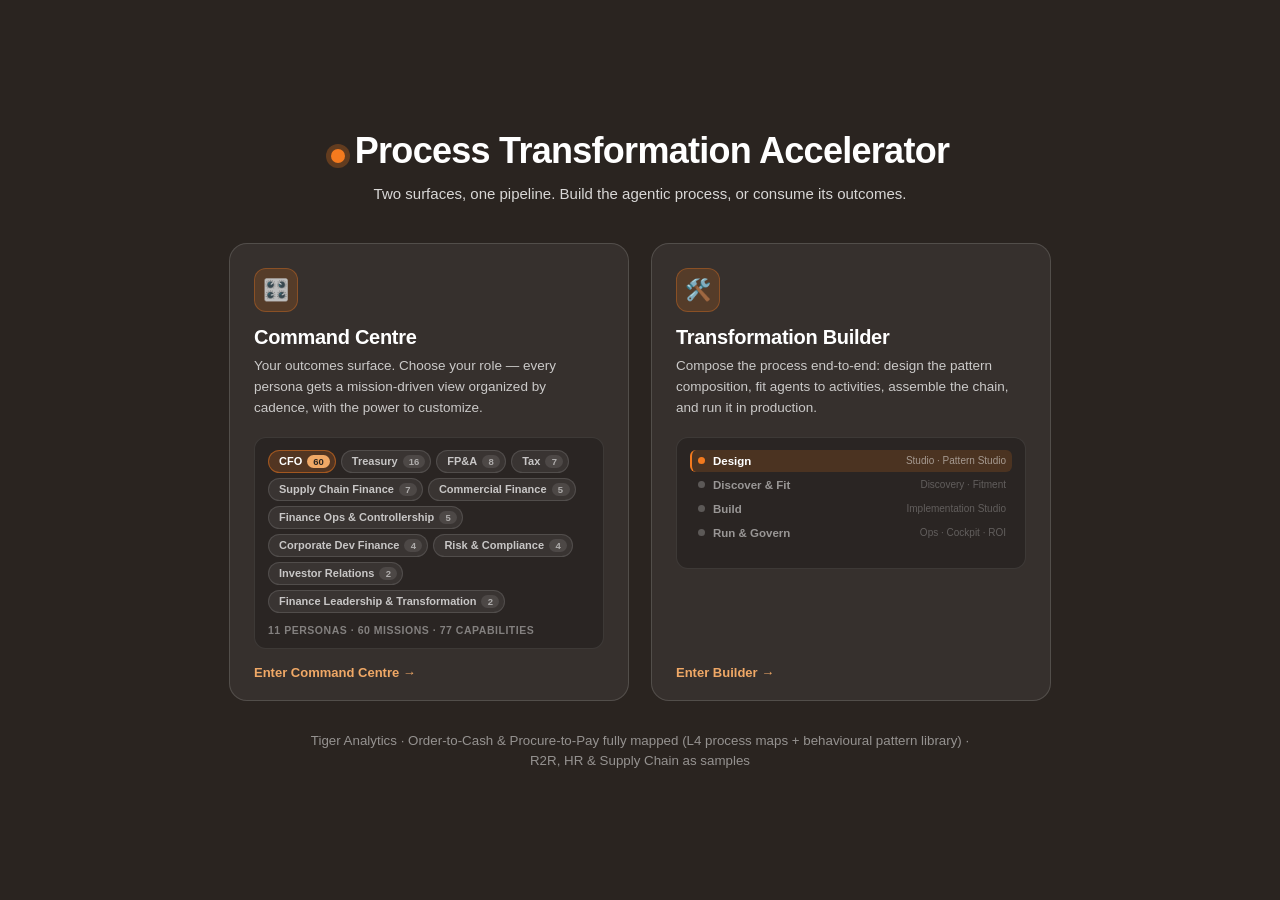
==== index.html @ 5a981baa "Deploy (CI build, synthetic data only) [skip ci]" ====
<!DOCTYPE html>
<html lang="en">
<head>
<meta charset="utf-8"/>
<meta name="viewport" content="width=device-width,initial-scale=1"/>
<meta http-equiv="Cache-Control" content="no-cache"/>
<title>Process Transformation Accelerator · Tiger Analytics</title>
<style>
  *{box-sizing:border-box}
  body{margin:0;font-family:Inter,-apple-system,Segoe UI,Roboto,sans-serif;background:#2a2420;color:#fff;
    min-height:100vh;display:flex;flex-direction:column;align-items:center;justify-content:center;padding:44px 20px}
  .dot{width:14px;height:14px;border-radius:50%;background:#f47a1e;display:inline-block;margin-right:10px;
    box-shadow:0 0 0 5px rgba(244,122,30,.28)}
  .hero{max-width:780px;text-align:center;margin-bottom:38px}
  h1{font-size:36px;margin:0 0 10px;letter-spacing:-.02em}
  .hero p{opacity:.82;line-height:1.55;font-size:15px;margin:0}

  .grid{display:grid;grid-template-columns:repeat(2,minmax(300px,400px));gap:22px;width:100%;max-width:822px}
  @media(max-width:820px){.grid{grid-template-columns:1fr;max-width:420px}}

  a.surface{display:flex;flex-direction:column;text-decoration:none;color:#fff;background:rgba(255,255,255,.06);
    border:1px solid rgba(255,255,255,.14);border-radius:18px;padding:24px 24px 20px;transition:.16s}
  a.surface:hover{background:rgba(255,255,255,.1);border-color:rgba(244,122,30,.6);transform:translateY(-3px)}
  .s-ic{width:44px;height:44px;border-radius:12px;display:grid;place-items:center;font-size:21px;
    background:rgba(244,122,30,.16);border:1px solid rgba(244,122,30,.34);margin-bottom:14px}
  .s-name{font-size:20px;font-weight:750;letter-spacing:-.015em}
  .s-desc{font-size:13.5px;opacity:.74;line-height:1.55;margin:7px 0 18px}
  .s-enter{font-size:13px;font-weight:700;color:#f0a866;margin-top:auto;padding-top:16px}

  /* preview: builder = mini vertical stage rail */
  .prev{background:rgba(0,0,0,.22);border:1px solid rgba(255,255,255,.09);border-radius:12px;padding:12px 13px;min-height:132px}
  .rail{display:flex;flex-direction:column;gap:2px}
  .rl{display:flex;align-items:center;gap:8px;padding:5px 6px;border-radius:6px;font-size:11.5px;font-weight:700;
    color:rgba(255,255,255,.52);border-left:2px solid transparent}
  .rl .rd{width:7px;height:7px;border-radius:50%;background:rgba(255,255,255,.24);flex-shrink:0}
  .rl.on{background:rgba(244,122,30,.16);border-left-color:#f47a1e;color:#fff}
  .rl.on .rd{background:#f47a1e}
  .rl small{margin-left:auto;font-weight:500;opacity:.5;font-size:10px}

  /* preview: command centre = named roles, each with its mission count */
  .roles{display:flex;flex-wrap:wrap;gap:5px}
  .rc{display:inline-flex;align-items:center;gap:5px;border-radius:20px;padding:4px 5px 4px 10px;
    font-size:11px;font-weight:650;color:rgba(255,255,255,.72);
    background:rgba(255,255,255,.07);border:1px solid rgba(255,255,255,.12)}
  .rc i{font-style:normal;font-size:9.5px;font-weight:800;color:rgba(255,255,255,.55);
    background:rgba(255,255,255,.1);border-radius:20px;padding:1px 6px;min-width:18px;text-align:center}
  .rc.cfo{background:rgba(244,122,30,.2);border-color:rgba(244,122,30,.5);color:#fff;font-weight:800}
  .rc.cfo i{color:#2a2420;background:#f0a866}
  .rmeta{font-size:10.5px;font-weight:700;letter-spacing:.05em;text-transform:uppercase;
    color:rgba(255,255,255,.42);margin-top:11px}

  small.foot{display:block;margin-top:30px;opacity:.5;line-height:1.5;text-align:center;max-width:660px}
</style>
</head>
<body>
  <div class="hero">
    <h1><span class="dot"></span>Process Transformation Accelerator</h1>
    <p>Two surfaces, one pipeline. Build the agentic process, or consume its outcomes.</p>
  </div>

  <div class="grid">

    <a class="surface" href="processiq.html?persona=command">
      <div class="s-ic">🎛️</div>
      <div class="s-name">Command Centre</div>
      <div class="s-desc">Your outcomes surface. Choose your role — every persona gets a mission-driven
        view organized by cadence, with the power to customize.</div>
      <div class="prev">
        <div class="roles">
          <span class="rc cfo">CFO<i>60</i></span>
          <span class="rc">Treasury<i>16</i></span>
          <span class="rc">FP&amp;A<i>8</i></span>
          <span class="rc">Tax<i>7</i></span>
          <span class="rc">Supply Chain Finance<i>7</i></span>
          <span class="rc">Commercial Finance<i>5</i></span>
          <span class="rc">Finance Ops &amp; Controllership<i>5</i></span>
          <span class="rc">Corporate Dev Finance<i>4</i></span>
          <span class="rc">Risk &amp; Compliance<i>4</i></span>
          <span class="rc">Investor Relations<i>2</i></span>
          <span class="rc">Finance Leadership &amp; Transformation<i>2</i></span>
        </div>
        <div class="rmeta">11 personas · 60 missions · 77 capabilities</div>
      </div>
      <div class="s-enter">Enter Command Centre →</div>
    </a>

    <a class="surface" href="processiq.html?persona=builder">
      <div class="s-ic">🛠️</div>
      <div class="s-name">Transformation Builder</div>
      <div class="s-desc">Compose the process end-to-end: design the pattern composition, fit agents to
        activities, assemble the chain, and run it in production.</div>
      <div class="prev">
        <div class="rail">
          <div class="rl on"><span class="rd"></span>Design<small>Studio · Pattern Studio</small></div>
          <div class="rl"><span class="rd"></span>Discover &amp; Fit<small>Discovery · Fitment</small></div>
          <div class="rl"><span class="rd"></span>Build<small>Implementation Studio</small></div>
          <div class="rl"><span class="rd"></span>Run &amp; Govern<small>Ops · Cockpit · ROI</small></div>
        </div>
      </div>
      <div class="s-enter">Enter Builder →</div>
    </a>

  </div>

  <small class="foot">Tiger Analytics · Order-to-Cash &amp; Procure-to-Pay fully mapped (L4 process maps + behavioural pattern library) · R2R, HR &amp; Supply Chain as samples</small>
</body>
</html>
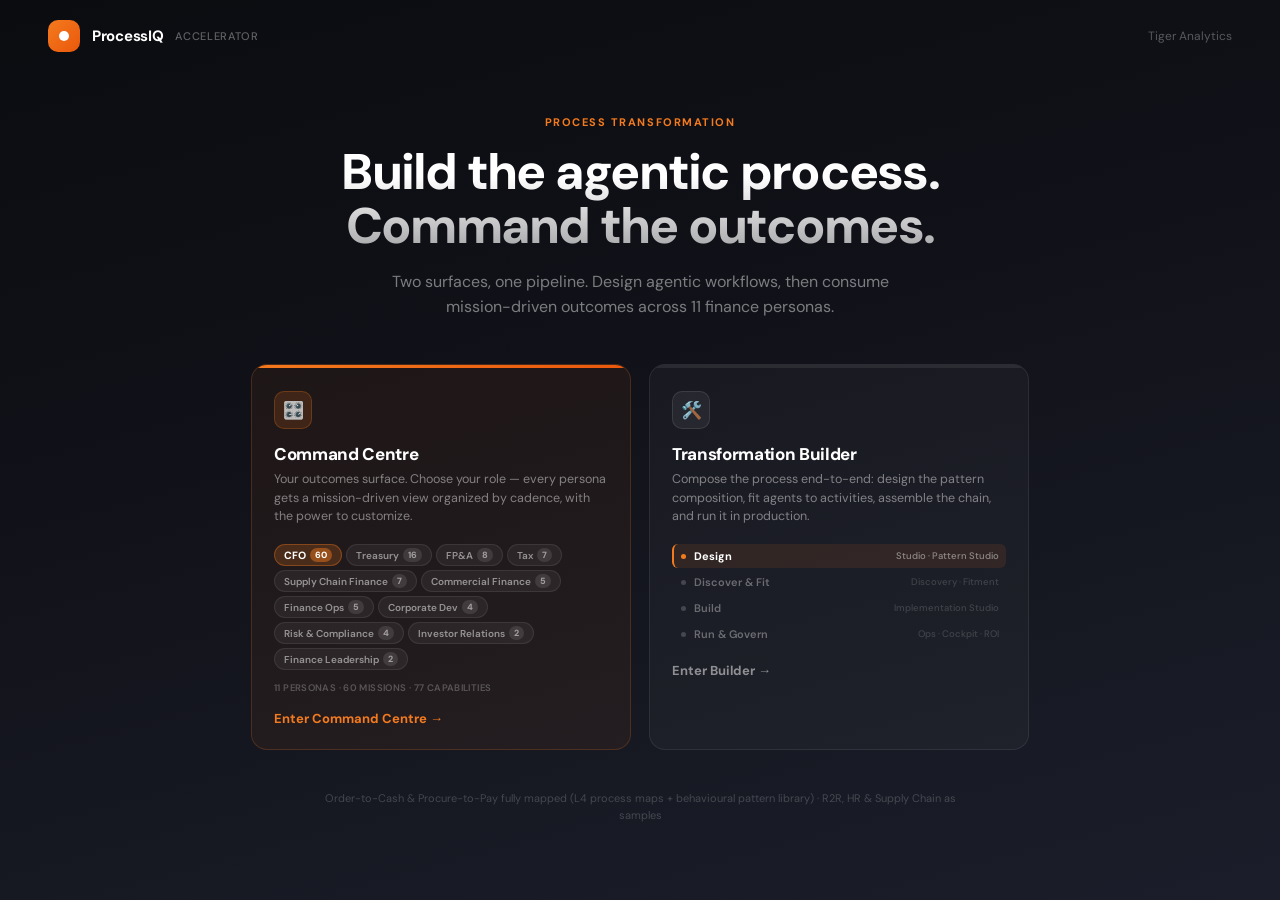
==== commit c6bd8dd0: "Deploy Process Transformation Accelerator (built, synthetic data only)" ====
--- a/index.html
+++ b/index.html
@@ -5,67 +5,103 @@
 <meta name="viewport" content="width=device-width,initial-scale=1"/>
 <meta http-equiv="Cache-Control" content="no-cache"/>
 <title>Process Transformation Accelerator · Tiger Analytics</title>
+<style>@font-face{font-family:'DM Sans';font-style:normal;font-weight:300 800;font-display:swap;src:url([data-uri]) format('woff2');unicode-range:U+0100-02BA,U+02BD-02C5,U+02C7-02CC,U+02CE-02D7,U+02DD-02FF,U+0304,U+0308,U+0329,U+1D00-1DBF,U+1E00-1E9F,U+1EF2-1EFF,U+2020,U+20A0-20AB,U+20AD-20C0,U+2113,U+2C60-2C7F,U+A720-A7FF}
+@font-face{font-family:'DM Sans';font-style:normal;font-weight:300 800;font-display:swap;src:url([data-uri]) format('woff2');unicode-range:U+0000-00FF,U+0131,U+0152-0153,U+02BB-02BC,U+02C6,U+02DA,U+02DC,U+0304,U+0308,U+0329,U+2000-206F,U+20AC,U+2122,U+2191,U+2193,U+2212,U+2215,U+FEFF,U+FFFD}
+@font-face{font-family:'JetBrains Mono';font-style:normal;font-weight:400 700;font-display:swap;src:url([data-uri]) format('woff2');unicode-range:U+0100-02BA,U+02BD-02C5,U+02C7-02CC,U+02CE-02D7,U+02DD-02FF,U+0304,U+0308,U+0329,U+1D00-1DBF,U+1E00-1E9F,U+1EF2-1EFF,U+2020,U+20A0-20AB,U+20AD-20C0,U+2113,U+2C60-2C7F,U+A720-A7FF}
+@font-face{font-family:'JetBrains Mono';font-style:normal;font-weight:400 700;font-display:swap;src:url([data-uri]) format('woff2');unicode-range:U+0000-00FF,U+0131,U+0152-0153,U+02BB-02BC,U+02C6,U+02DA,U+02DC,U+0304,U+0308,U+0329,U+2000-206F,U+20AC,U+2122,U+2191,U+2193,U+2212,U+2215,U+FEFF,U+FFFD}</style>
 <style>
   *{box-sizing:border-box}
-  body{margin:0;font-family:Inter,-apple-system,Segoe UI,Roboto,sans-serif;background:#2a2420;color:#fff;
-    min-height:100vh;display:flex;flex-direction:column;align-items:center;justify-content:center;padding:44px 20px}
-  .dot{width:14px;height:14px;border-radius:50%;background:#f47a1e;display:inline-block;margin-right:10px;
-    box-shadow:0 0 0 5px rgba(244,122,30,.28)}
-  .hero{max-width:780px;text-align:center;margin-bottom:38px}
-  h1{font-size:36px;margin:0 0 10px;letter-spacing:-.02em}
-  .hero p{opacity:.82;line-height:1.55;font-size:15px;margin:0}
+  body{margin:0;font-family:'DM Sans',-apple-system,Segoe UI,Roboto,sans-serif;
+    background:linear-gradient(165deg,#0b0c10 0%,#111219 42%,#1b1e2a 100%);color:#fff;
+    min-height:100vh;display:flex;flex-direction:column;-webkit-font-smoothing:antialiased}
 
-  .grid{display:grid;grid-template-columns:repeat(2,minmax(300px,400px));gap:22px;width:100%;max-width:822px}
+  /* top nav */
+  .nav{display:flex;align-items:center;gap:12px;padding:20px 48px}
+  .mark{width:32px;height:32px;border-radius:10px;background:linear-gradient(135deg,#f47a1e,#ea580c);
+    display:grid;place-items:center;flex-shrink:0}
+  .mark i{width:10px;height:10px;border-radius:50%;background:#fff;display:block}
+  .nav b{font-weight:700;font-size:15px;letter-spacing:-.02em}
+  .nav .sub{font-size:11px;color:rgba(255,255,255,.35);font-weight:500;letter-spacing:.06em;text-transform:uppercase}
+  .nav .sp{flex:1}
+  .nav .org{font-size:12px;color:rgba(255,255,255,.3)}
+
+  /* hero */
+  .hero{flex:1;display:flex;flex-direction:column;align-items:center;justify-content:center;
+    padding:30px 24px 64px;text-align:center}
+  .eyebrow{font-size:11px;font-weight:700;letter-spacing:.14em;text-transform:uppercase;color:#f47a1e}
+  h1{font-size:50px;font-weight:800;letter-spacing:-.035em;line-height:1.08;margin:16px 0;
+    background:linear-gradient(180deg,#fff 30%,rgba(255,255,255,.62));
+    -webkit-background-clip:text;background-clip:text;-webkit-text-fill-color:transparent}
+  .lede{font-size:16px;color:rgba(255,255,255,.45);line-height:1.6;max-width:560px;margin:0 0 44px}
+  @media(max-width:720px){h1{font-size:34px}.nav,.hero{padding-left:20px;padding-right:20px}}
+
+  .grid{display:grid;grid-template-columns:repeat(2,minmax(300px,380px));gap:18px;width:100%;max-width:778px}
   @media(max-width:820px){.grid{grid-template-columns:1fr;max-width:420px}}
 
-  a.surface{display:flex;flex-direction:column;text-decoration:none;color:#fff;background:rgba(255,255,255,.06);
-    border:1px solid rgba(255,255,255,.14);border-radius:18px;padding:24px 24px 20px;transition:.16s}
-  a.surface:hover{background:rgba(255,255,255,.1);border-color:rgba(244,122,30,.6);transform:translateY(-3px)}
-  .s-ic{width:44px;height:44px;border-radius:12px;display:grid;place-items:center;font-size:21px;
-    background:rgba(244,122,30,.16);border:1px solid rgba(244,122,30,.34);margin-bottom:14px}
-  .s-name{font-size:20px;font-weight:750;letter-spacing:-.015em}
-  .s-desc{font-size:13.5px;opacity:.74;line-height:1.55;margin:7px 0 18px}
-  .s-enter{font-size:13px;font-weight:700;color:#f0a866;margin-top:auto;padding-top:16px}
+  a.surface{display:flex;flex-direction:column;text-align:left;text-decoration:none;color:#fff;
+    background:rgba(255,255,255,.03);border:1px solid rgba(255,255,255,.08);border-radius:16px;
+    padding:26px 22px 22px;position:relative;overflow:hidden;transition:.16s}
+  a.surface::before{content:'';position:absolute;top:0;left:0;right:0;height:3px;background:rgba(255,255,255,.08)}
+  a.surface:hover{background:rgba(255,255,255,.06);border-color:rgba(244,122,30,.5);transform:translateY(-3px)}
+  /* the consumption surface leads — give it the accent rail */
+  a.surface.lead{background:rgba(244,122,30,.06);border-color:rgba(244,122,30,.2)}
+  a.surface.lead::before{background:linear-gradient(90deg,#f47a1e,#ea580c)}
+
+  .s-ic{width:38px;height:38px;border-radius:10px;display:grid;place-items:center;font-size:17px;
+    background:rgba(255,255,255,.06);border:1px solid rgba(255,255,255,.1);margin-bottom:14px}
+  a.surface.lead .s-ic{background:rgba(244,122,30,.15);border-color:rgba(244,122,30,.25)}
+  .s-name{font-size:17px;font-weight:800;letter-spacing:-.02em}
+  .s-desc{font-size:12.5px;color:rgba(255,255,255,.45);line-height:1.5;margin:5px 0 18px}
+  .s-enter{font-size:13px;font-weight:700;color:rgba(255,255,255,.5);margin-top:16px}
+  a.surface.lead .s-enter{color:#f47a1e}
 
   /* preview: builder = mini vertical stage rail */
-  .prev{background:rgba(0,0,0,.22);border:1px solid rgba(255,255,255,.09);border-radius:12px;padding:12px 13px;min-height:132px}
   .rail{display:flex;flex-direction:column;gap:2px}
-  .rl{display:flex;align-items:center;gap:8px;padding:5px 6px;border-radius:6px;font-size:11.5px;font-weight:700;
-    color:rgba(255,255,255,.52);border-left:2px solid transparent}
-  .rl .rd{width:7px;height:7px;border-radius:50%;background:rgba(255,255,255,.24);flex-shrink:0}
-  .rl.on{background:rgba(244,122,30,.16);border-left-color:#f47a1e;color:#fff}
+  .rl{display:flex;align-items:center;gap:8px;padding:5px 7px;border-radius:6px;font-size:11px;font-weight:600;
+    color:rgba(255,255,255,.35);border-left:2px solid transparent}
+  .rl .rd{width:5px;height:5px;border-radius:50%;background:rgba(255,255,255,.18);flex-shrink:0}
+  .rl.on{background:rgba(244,122,30,.1);border-left-color:#f47a1e;color:#fff;font-weight:700}
   .rl.on .rd{background:#f47a1e}
-  .rl small{margin-left:auto;font-weight:500;opacity:.5;font-size:10px}
+  .rl small{margin-left:auto;font-weight:500;opacity:.45;font-size:9.5px}
 
   /* preview: command centre = named roles, each with its mission count */
-  .roles{display:flex;flex-wrap:wrap;gap:5px}
-  .rc{display:inline-flex;align-items:center;gap:5px;border-radius:20px;padding:4px 5px 4px 10px;
-    font-size:11px;font-weight:650;color:rgba(255,255,255,.72);
-    background:rgba(255,255,255,.07);border:1px solid rgba(255,255,255,.12)}
-  .rc i{font-style:normal;font-size:9.5px;font-weight:800;color:rgba(255,255,255,.55);
-    background:rgba(255,255,255,.1);border-radius:20px;padding:1px 6px;min-width:18px;text-align:center}
-  .rc.cfo{background:rgba(244,122,30,.2);border-color:rgba(244,122,30,.5);color:#fff;font-weight:800}
-  .rc.cfo i{color:#2a2420;background:#f0a866}
-  .rmeta{font-size:10.5px;font-weight:700;letter-spacing:.05em;text-transform:uppercase;
-    color:rgba(255,255,255,.42);margin-top:11px}
+  .roles{display:flex;flex-wrap:wrap;gap:4px}
+  .rc{display:inline-flex;align-items:center;gap:4px;border-radius:20px;padding:3px 9px;
+    font-size:10px;font-weight:600;color:rgba(255,255,255,.5);
+    background:rgba(255,255,255,.05);border:1px solid rgba(255,255,255,.08)}
+  .rc i{font-style:normal;font-size:9px;font-weight:800;color:rgba(255,255,255,.5);
+    background:rgba(255,255,255,.1);border-radius:10px;padding:1px 5px}
+  .rc.cfo{background:rgba(244,122,30,.2);border-color:rgba(244,122,30,.35);color:#fff;font-weight:750;font-size:10.5px}
+  .rc.cfo i{color:#fff;background:rgba(244,122,30,.45)}
+  .rmeta{font-size:9.5px;font-weight:600;letter-spacing:.04em;text-transform:uppercase;
+    color:rgba(255,255,255,.25);margin-top:12px}
 
-  small.foot{display:block;margin-top:30px;opacity:.5;line-height:1.5;text-align:center;max-width:660px}
+  small.foot{display:block;margin-top:40px;font-size:11px;color:rgba(255,255,255,.2);
+    line-height:1.5;text-align:center;max-width:660px}
 </style>
 </head>
 <body>
-  <div class="hero">
-    <h1><span class="dot"></span>Process Transformation Accelerator</h1>
-    <p>Two surfaces, one pipeline. Build the agentic process, or consume its outcomes.</p>
+  <div class="nav">
+    <span class="mark"><i></i></span>
+    <b>ProcessIQ</b>
+    <span class="sub">Accelerator</span>
+    <span class="sp"></span>
+    <span class="org">Tiger Analytics</span>
   </div>
 
-  <div class="grid">
+  <div class="hero">
+    <div class="eyebrow">Process Transformation</div>
+    <h1>Build the agentic process.<br>Command the outcomes.</h1>
+    <p class="lede">Two surfaces, one pipeline. Design agentic workflows, then consume
+      mission-driven outcomes across 11 finance personas.</p>
 
-    <a class="surface" href="processiq.html?persona=command">
-      <div class="s-ic">🎛️</div>
-      <div class="s-name">Command Centre</div>
-      <div class="s-desc">Your outcomes surface. Choose your role — every persona gets a mission-driven
-        view organized by cadence, with the power to customize.</div>
-      <div class="prev">
+    <div class="grid">
+
+      <a class="surface lead" href="processiq.html?persona=command">
+        <div class="s-ic">🎛️</div>
+        <div class="s-name">Command Centre</div>
+        <div class="s-desc">Your outcomes surface. Choose your role — every persona gets a mission-driven
+          view organized by cadence, with the power to customize.</div>
         <div class="roles">
           <span class="rc cfo">CFO<i>60</i></span>
           <span class="rc">Treasury<i>16</i></span>
@@ -73,35 +109,34 @@
           <span class="rc">Tax<i>7</i></span>
           <span class="rc">Supply Chain Finance<i>7</i></span>
           <span class="rc">Commercial Finance<i>5</i></span>
-          <span class="rc">Finance Ops &amp; Controllership<i>5</i></span>
-          <span class="rc">Corporate Dev Finance<i>4</i></span>
+          <span class="rc">Finance Ops<i>5</i></span>
+          <span class="rc">Corporate Dev<i>4</i></span>
           <span class="rc">Risk &amp; Compliance<i>4</i></span>
           <span class="rc">Investor Relations<i>2</i></span>
-          <span class="rc">Finance Leadership &amp; Transformation<i>2</i></span>
+          <span class="rc">Finance Leadership<i>2</i></span>
         </div>
         <div class="rmeta">11 personas · 60 missions · 77 capabilities</div>
-      </div>
-      <div class="s-enter">Enter Command Centre →</div>
-    </a>
+        <div class="s-enter">Enter Command Centre →</div>
+      </a>
 
-    <a class="surface" href="processiq.html?persona=builder">
-      <div class="s-ic">🛠️</div>
-      <div class="s-name">Transformation Builder</div>
-      <div class="s-desc">Compose the process end-to-end: design the pattern composition, fit agents to
-        activities, assemble the chain, and run it in production.</div>
-      <div class="prev">
+      <a class="surface" href="processiq.html?persona=builder">
+        <div class="s-ic">🛠️</div>
+        <div class="s-name">Transformation Builder</div>
+        <div class="s-desc">Compose the process end-to-end: design the pattern composition, fit agents to
+          activities, assemble the chain, and run it in production.</div>
         <div class="rail">
           <div class="rl on"><span class="rd"></span>Design<small>Studio · Pattern Studio</small></div>
           <div class="rl"><span class="rd"></span>Discover &amp; Fit<small>Discovery · Fitment</small></div>
           <div class="rl"><span class="rd"></span>Build<small>Implementation Studio</small></div>
           <div class="rl"><span class="rd"></span>Run &amp; Govern<small>Ops · Cockpit · ROI</small></div>
         </div>
-      </div>
-      <div class="s-enter">Enter Builder →</div>
-    </a>
+        <div class="s-enter">Enter Builder →</div>
+      </a>
 
+    </div>
+
+    <small class="foot">Order-to-Cash &amp; Procure-to-Pay fully mapped (L4 process maps + behavioural
+      pattern library) · R2R, HR &amp; Supply Chain as samples</small>
   </div>
-
-  <small class="foot">Tiger Analytics · Order-to-Cash &amp; Procure-to-Pay fully mapped (L4 process maps + behavioural pattern library) · R2R, HR &amp; Supply Chain as samples</small>
 </body>
 </html>
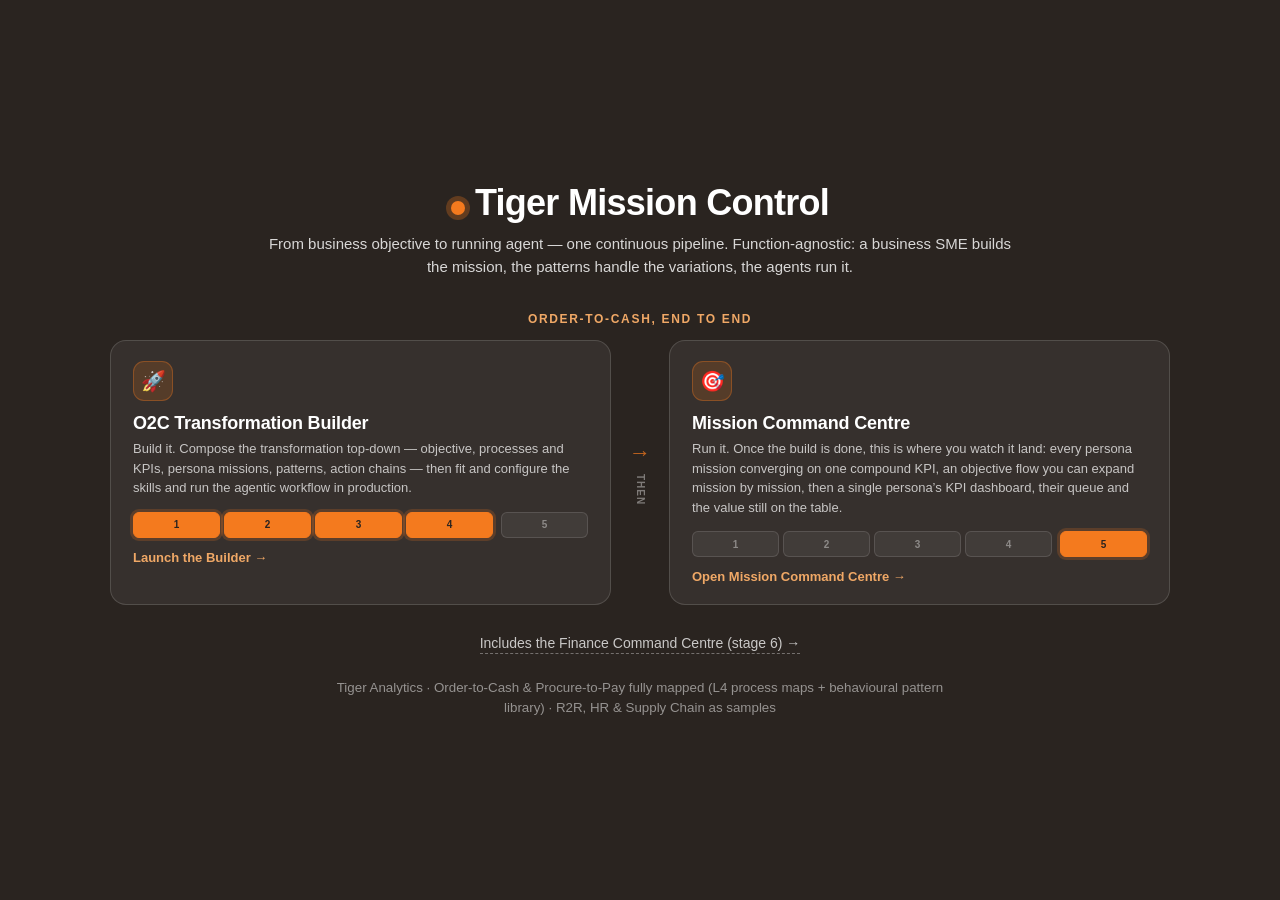
==== commit 7021a457: "Deploy Process Transformation Accelerator (built, synthetic data only)" ====
--- a/index.html
+++ b/index.html
@@ -4,139 +4,92 @@
 <meta charset="utf-8"/>
 <meta name="viewport" content="width=device-width,initial-scale=1"/>
 <meta http-equiv="Cache-Control" content="no-cache"/>
-<title>Process Transformation Accelerator · Tiger Analytics</title>
-<style>@font-face{font-family:'DM Sans';font-style:normal;font-weight:300 800;font-display:swap;src:url([data-uri]) format('woff2');unicode-range:U+0100-02BA,U+02BD-02C5,U+02C7-02CC,U+02CE-02D7,U+02DD-02FF,U+0304,U+0308,U+0329,U+1D00-1DBF,U+1E00-1E9F,U+1EF2-1EFF,U+2020,U+20A0-20AB,U+20AD-20C0,U+2113,U+2C60-2C7F,U+A720-A7FF}
-@font-face{font-family:'DM Sans';font-style:normal;font-weight:300 800;font-display:swap;src:url([data-uri]) format('woff2');unicode-range:U+0000-00FF,U+0131,U+0152-0153,U+02BB-02BC,U+02C6,U+02DA,U+02DC,U+0304,U+0308,U+0329,U+2000-206F,U+20AC,U+2122,U+2191,U+2193,U+2212,U+2215,U+FEFF,U+FFFD}
-@font-face{font-family:'JetBrains Mono';font-style:normal;font-weight:400 700;font-display:swap;src:url([data-uri]) format('woff2');unicode-range:U+0100-02BA,U+02BD-02C5,U+02C7-02CC,U+02CE-02D7,U+02DD-02FF,U+0304,U+0308,U+0329,U+1D00-1DBF,U+1E00-1E9F,U+1EF2-1EFF,U+2020,U+20A0-20AB,U+20AD-20C0,U+2113,U+2C60-2C7F,U+A720-A7FF}
-@font-face{font-family:'JetBrains Mono';font-style:normal;font-weight:400 700;font-display:swap;src:url([data-uri]) format('woff2');unicode-range:U+0000-00FF,U+0131,U+0152-0153,U+02BB-02BC,U+02C6,U+02DA,U+02DC,U+0304,U+0308,U+0329,U+2000-206F,U+20AC,U+2122,U+2191,U+2193,U+2212,U+2215,U+FEFF,U+FFFD}</style>
+<title>Tiger Mission Control · Tiger Analytics</title>
 <style>
   *{box-sizing:border-box}
-  body{margin:0;font-family:'DM Sans',-apple-system,Segoe UI,Roboto,sans-serif;
-    background:linear-gradient(165deg,#0b0c10 0%,#111219 42%,#1b1e2a 100%);color:#fff;
-    min-height:100vh;display:flex;flex-direction:column;-webkit-font-smoothing:antialiased}
-
-  /* top nav */
-  .nav{display:flex;align-items:center;gap:12px;padding:20px 48px}
-  .mark{width:32px;height:32px;border-radius:10px;background:linear-gradient(135deg,#f47a1e,#ea580c);
-    display:grid;place-items:center;flex-shrink:0}
-  .mark i{width:10px;height:10px;border-radius:50%;background:#fff;display:block}
-  .nav b{font-weight:700;font-size:15px;letter-spacing:-.02em}
-  .nav .sub{font-size:11px;color:rgba(255,255,255,.35);font-weight:500;letter-spacing:.06em;text-transform:uppercase}
-  .nav .sp{flex:1}
-  .nav .org{font-size:12px;color:rgba(255,255,255,.3)}
-
-  /* hero */
-  .hero{flex:1;display:flex;flex-direction:column;align-items:center;justify-content:center;
-    padding:30px 24px 64px;text-align:center}
-  .eyebrow{font-size:11px;font-weight:700;letter-spacing:.14em;text-transform:uppercase;color:#f47a1e}
-  h1{font-size:50px;font-weight:800;letter-spacing:-.035em;line-height:1.08;margin:16px 0;
-    background:linear-gradient(180deg,#fff 30%,rgba(255,255,255,.62));
-    -webkit-background-clip:text;background-clip:text;-webkit-text-fill-color:transparent}
-  .lede{font-size:16px;color:rgba(255,255,255,.45);line-height:1.6;max-width:560px;margin:0 0 44px}
-  @media(max-width:720px){h1{font-size:34px}.nav,.hero{padding-left:20px;padding-right:20px}}
-
-  .grid{display:grid;grid-template-columns:repeat(2,minmax(300px,380px));gap:18px;width:100%;max-width:778px}
-  @media(max-width:820px){.grid{grid-template-columns:1fr;max-width:420px}}
-
-  a.surface{display:flex;flex-direction:column;text-align:left;text-decoration:none;color:#fff;
-    background:rgba(255,255,255,.03);border:1px solid rgba(255,255,255,.08);border-radius:16px;
-    padding:26px 22px 22px;position:relative;overflow:hidden;transition:.16s}
-  a.surface::before{content:'';position:absolute;top:0;left:0;right:0;height:3px;background:rgba(255,255,255,.08)}
-  a.surface:hover{background:rgba(255,255,255,.06);border-color:rgba(244,122,30,.5);transform:translateY(-3px)}
-  /* the consumption surface leads — give it the accent rail */
-  a.surface.lead{background:rgba(244,122,30,.06);border-color:rgba(244,122,30,.2)}
-  a.surface.lead::before{background:linear-gradient(90deg,#f47a1e,#ea580c)}
-
-  .s-ic{width:38px;height:38px;border-radius:10px;display:grid;place-items:center;font-size:17px;
-    background:rgba(255,255,255,.06);border:1px solid rgba(255,255,255,.1);margin-bottom:14px}
-  a.surface.lead .s-ic{background:rgba(244,122,30,.15);border-color:rgba(244,122,30,.25)}
-  .s-name{font-size:17px;font-weight:800;letter-spacing:-.02em}
-  .s-desc{font-size:12.5px;color:rgba(255,255,255,.45);line-height:1.5;margin:5px 0 18px}
-  .s-enter{font-size:13px;font-weight:700;color:rgba(255,255,255,.5);margin-top:16px}
-  a.surface.lead .s-enter{color:#f47a1e}
-
-  /* preview: builder = mini vertical stage rail */
-  .rail{display:flex;flex-direction:column;gap:2px}
-  .rl{display:flex;align-items:center;gap:8px;padding:5px 7px;border-radius:6px;font-size:11px;font-weight:600;
-    color:rgba(255,255,255,.35);border-left:2px solid transparent}
-  .rl .rd{width:5px;height:5px;border-radius:50%;background:rgba(255,255,255,.18);flex-shrink:0}
-  .rl.on{background:rgba(244,122,30,.1);border-left-color:#f47a1e;color:#fff;font-weight:700}
-  .rl.on .rd{background:#f47a1e}
-  .rl small{margin-left:auto;font-weight:500;opacity:.45;font-size:9.5px}
-
-  /* preview: command centre = named roles, each with its mission count */
-  .roles{display:flex;flex-wrap:wrap;gap:4px}
-  .rc{display:inline-flex;align-items:center;gap:4px;border-radius:20px;padding:3px 9px;
-    font-size:10px;font-weight:600;color:rgba(255,255,255,.5);
-    background:rgba(255,255,255,.05);border:1px solid rgba(255,255,255,.08)}
-  .rc i{font-style:normal;font-size:9px;font-weight:800;color:rgba(255,255,255,.5);
-    background:rgba(255,255,255,.1);border-radius:10px;padding:1px 5px}
-  .rc.cfo{background:rgba(244,122,30,.2);border-color:rgba(244,122,30,.35);color:#fff;font-weight:750;font-size:10.5px}
-  .rc.cfo i{color:#fff;background:rgba(244,122,30,.45)}
-  .rmeta{font-size:9.5px;font-weight:600;letter-spacing:.04em;text-transform:uppercase;
-    color:rgba(255,255,255,.25);margin-top:12px}
-
-  small.foot{display:block;margin-top:40px;font-size:11px;color:rgba(255,255,255,.2);
-    line-height:1.5;text-align:center;max-width:660px}
+  body{margin:0;font-family:Inter,-apple-system,Segoe UI,Roboto,sans-serif;background:#2a2420;color:#fff;
+    min-height:100vh;display:flex;flex-direction:column;align-items:center;justify-content:center;padding:40px 20px}
+  .dot{width:14px;height:14px;border-radius:50%;background:#f47a1e;display:inline-block;margin-right:10px;
+    box-shadow:0 0 0 5px rgba(244,122,30,.28)}
+  .hero{max-width:760px;text-align:center;margin-bottom:34px}
+  h1{font-size:36px;margin:0 0 8px;letter-spacing:-.02em}
+  .hero p{opacity:.82;line-height:1.55;font-size:15px;margin:0}
+  .who{font-size:12px;font-weight:800;text-transform:uppercase;letter-spacing:.14em;color:#f0a866;margin:0 0 14px}
+  /* two towers side by side: build it on the left, then consume it on the right */
+  .grid{display:grid;grid-template-columns:1fr auto 1fr;align-items:stretch;justify-content:center;
+    gap:18px;width:100%;max-width:1060px}
+  .flow{display:flex;flex-direction:column;align-items:center;justify-content:center;gap:8px;
+    color:rgba(255,255,255,.4);align-self:center}
+  .flow i{font-style:normal;font-size:22px;color:rgba(244,122,30,.75)}
+  .flow span{font-size:10px;font-weight:800;text-transform:uppercase;letter-spacing:.1em;
+    writing-mode:vertical-rl;text-orientation:mixed}
+  @media(max-width:860px){
+    .grid{grid-template-columns:1fr;max-width:460px}
+    .flow{flex-direction:row}
+    .flow i{transform:rotate(90deg)}
+    .flow span{writing-mode:horizontal-tb}
+  }
+  a.persona{display:block;text-decoration:none;color:#fff;background:rgba(255,255,255,.06);
+    border:1px solid rgba(255,255,255,.14);border-radius:16px;padding:20px 22px;transition:.16s}
+  a.persona:hover{background:rgba(255,255,255,.1);border-color:rgba(244,122,30,.6);transform:translateY(-3px)}
+  .p-ic{width:40px;height:40px;border-radius:11px;display:grid;place-items:center;font-size:20px;
+    background:rgba(244,122,30,.16);border:1px solid rgba(244,122,30,.34);margin-bottom:12px}
+  .p-name{font-size:18px;font-weight:750;letter-spacing:-.01em}
+  .p-desc{font-size:13px;opacity:.72;line-height:1.5;margin:5px 0 14px}
+  /* mini stage strip preview */
+  .strip{display:flex;gap:4px;margin-bottom:12px}
+  .st{flex:1;height:26px;border-radius:6px;display:grid;place-items:center;font-size:10px;font-weight:800;
+    background:rgba(255,255,255,.06);border:1px solid rgba(255,255,255,.12);color:rgba(255,255,255,.4)}
+  .st.on{background:#f47a1e;border-color:#f47a1e;color:#2a2420;box-shadow:0 0 0 3px rgba(244,122,30,.2)}
+  .st.sep{flex:0;width:1px;background:rgba(255,255,255,.18);border:0;border-radius:0}
+  .p-enter{font-size:13px;font-weight:700;color:#f0a866}
+  a.full{margin-top:30px;font-size:14px;color:rgba(255,255,255,.75);text-decoration:none;border-bottom:1px dashed rgba(255,255,255,.35);padding-bottom:2px}
+  a.full:hover{color:#fff}
+  small.foot{display:block;margin-top:24px;opacity:.5;line-height:1.5;text-align:center;max-width:640px}
 </style>
 </head>
 <body>
-  <div class="nav">
-    <span class="mark"><i></i></span>
-    <b>ProcessIQ</b>
-    <span class="sub">Accelerator</span>
-    <span class="sp"></span>
-    <span class="org">Tiger Analytics</span>
+  <div class="hero">
+    <h1><span class="dot"></span>Tiger Mission Control</h1>
+    <p>From business objective to running agent — one continuous pipeline. Function-agnostic:
+       a business SME builds the mission, the patterns handle the variations, the agents run it.</p>
   </div>
 
-  <div class="hero">
-    <div class="eyebrow">Process Transformation</div>
-    <h1>Build the agentic process.<br>Command the outcomes.</h1>
-    <p class="lede">Two surfaces, one pipeline. Design agentic workflows, then consume
-      mission-driven outcomes across 11 finance personas.</p>
+  <p class="who">Order-to-Cash, end to end</p>
+  <div class="grid">
 
-    <div class="grid">
+    <a class="persona" href="processiq.html">
+      <div class="p-ic">🚀</div>
+      <div class="p-name">O2C Transformation Builder</div>
+      <div class="p-desc">Build it. Compose the transformation top-down — objective, processes and KPIs,
+        persona missions, patterns, action chains — then fit and configure the skills and run the
+        agentic workflow in production.</div>
+      <div class="strip">
+        <span class="st on">1</span><span class="st on">2</span><span class="st on">3</span><span class="st on">4</span>
+        <span class="st sep"></span><span class="st">5</span>
+      </div>
+      <div class="p-enter">Launch the Builder →</div>
+    </a>
 
-      <a class="surface lead" href="processiq.html?persona=command">
-        <div class="s-ic">🎛️</div>
-        <div class="s-name">Command Centre</div>
-        <div class="s-desc">Your outcomes surface. Choose your role — every persona gets a mission-driven
-          view organized by cadence, with the power to customize.</div>
-        <div class="roles">
-          <span class="rc cfo">CFO<i>60</i></span>
-          <span class="rc">Treasury<i>16</i></span>
-          <span class="rc">FP&amp;A<i>8</i></span>
-          <span class="rc">Tax<i>7</i></span>
-          <span class="rc">Supply Chain Finance<i>7</i></span>
-          <span class="rc">Commercial Finance<i>5</i></span>
-          <span class="rc">Finance Ops<i>5</i></span>
-          <span class="rc">Corporate Dev<i>4</i></span>
-          <span class="rc">Risk &amp; Compliance<i>4</i></span>
-          <span class="rc">Investor Relations<i>2</i></span>
-          <span class="rc">Finance Leadership<i>2</i></span>
-        </div>
-        <div class="rmeta">11 personas · 60 missions · 77 capabilities</div>
-        <div class="s-enter">Enter Command Centre →</div>
-      </a>
+    <div class="flow"><i>→</i><span>then</span></div>
 
-      <a class="surface" href="processiq.html?persona=builder">
-        <div class="s-ic">🛠️</div>
-        <div class="s-name">Transformation Builder</div>
-        <div class="s-desc">Compose the process end-to-end: design the pattern composition, fit agents to
-          activities, assemble the chain, and run it in production.</div>
-        <div class="rail">
-          <div class="rl on"><span class="rd"></span>Design<small>Studio · Pattern Studio</small></div>
-          <div class="rl"><span class="rd"></span>Discover &amp; Fit<small>Discovery · Fitment</small></div>
-          <div class="rl"><span class="rd"></span>Build<small>Implementation Studio</small></div>
-          <div class="rl"><span class="rd"></span>Run &amp; Govern<small>Ops · Cockpit · ROI</small></div>
-        </div>
-        <div class="s-enter">Enter Builder →</div>
-      </a>
+    <a class="persona" href="processiq.html?persona=mission">
+      <div class="p-ic">🎯</div>
+      <div class="p-name">Mission Command Centre</div>
+      <div class="p-desc">Run it. Once the build is done, this is where you watch it land: every persona
+        mission converging on one compound KPI, an objective flow you can expand mission by mission, then a
+        single persona&rsquo;s KPI dashboard, their queue and the value still on the table.</div>
+      <div class="strip">
+        <span class="st">1</span><span class="st">2</span><span class="st">3</span><span class="st">4</span>
+        <span class="st sep"></span><span class="st on">5</span>
+      </div>
+      <div class="p-enter">Open Mission Command Centre →</div>
+    </a>
 
-    </div>
+  </div>
 
-    <small class="foot">Order-to-Cash &amp; Procure-to-Pay fully mapped (L4 process maps + behavioural
-      pattern library) · R2R, HR &amp; Supply Chain as samples</small>
-  </div>
+  <a class="full" href="processiq.html">Includes the Finance Command Centre (stage 6) →</a>
+
+  <small class="foot">Tiger Analytics · Order-to-Cash &amp; Procure-to-Pay fully mapped (L4 process maps + behavioural pattern library) · R2R, HR &amp; Supply Chain as samples</small>
 </body>
 </html>
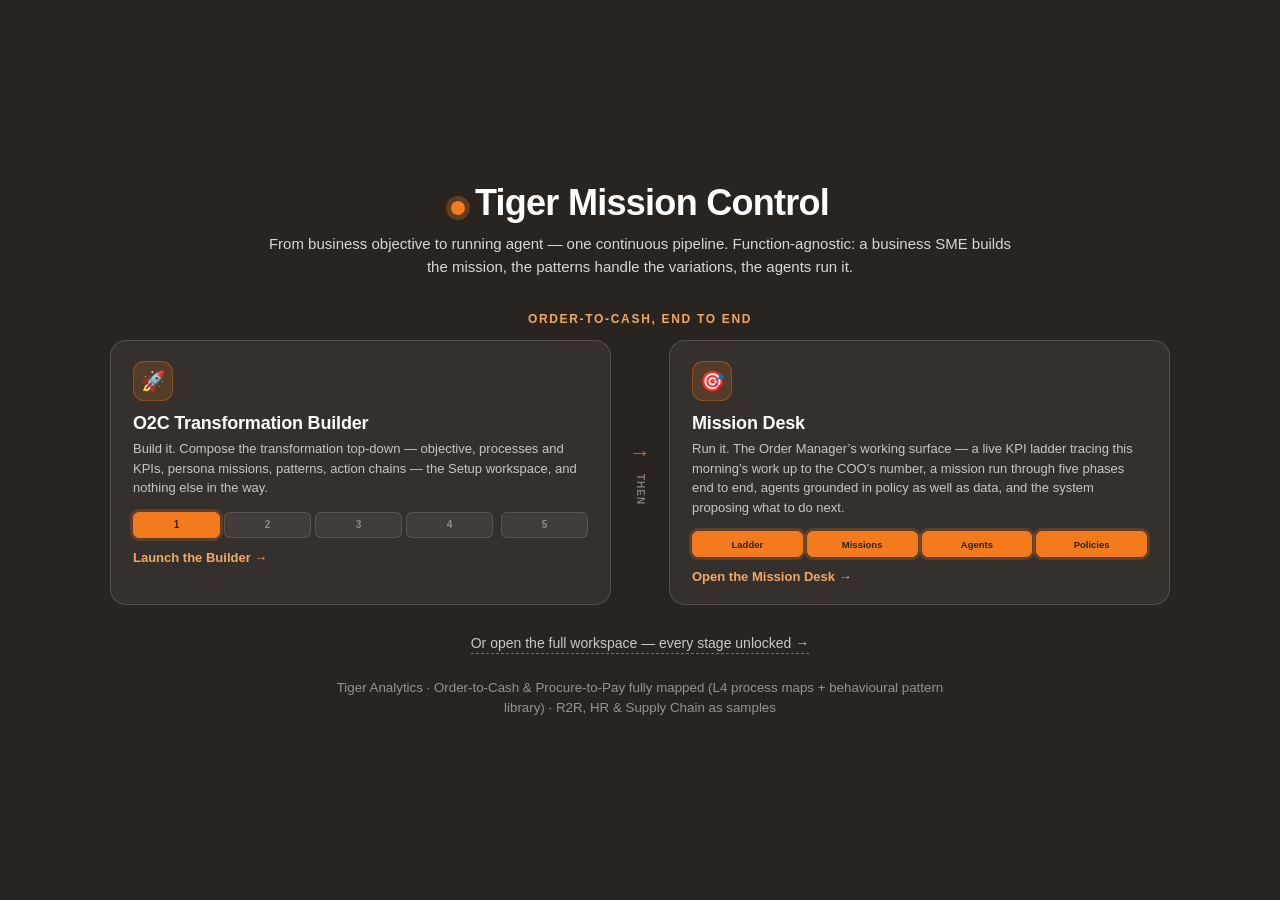
==== commit 1a5abc3b: "Deploy Process Transformation Accelerator (built, synthetic data only)" ====
--- a/index.html
+++ b/index.html
@@ -43,6 +43,7 @@
   .st.on{background:#f47a1e;border-color:#f47a1e;color:#2a2420;box-shadow:0 0 0 3px rgba(244,122,30,.2)}
   .st.sep{flex:0;width:1px;background:rgba(255,255,255,.18);border:0;border-radius:0}
   .p-enter{font-size:13px;font-weight:700;color:#f0a866}
+  .strip.words .st{font-size:9.5px;letter-spacing:normal}
   a.full{margin-top:30px;font-size:14px;color:rgba(255,255,255,.75);text-decoration:none;border-bottom:1px dashed rgba(255,255,255,.35);padding-bottom:2px}
   a.full:hover{color:#fff}
   small.foot{display:block;margin-top:24px;opacity:.5;line-height:1.5;text-align:center;max-width:640px}
@@ -58,14 +59,13 @@
   <p class="who">Order-to-Cash, end to end</p>
   <div class="grid">
 
-    <a class="persona" href="processiq.html">
+    <a class="persona" href="processiq.html?persona=designer">
       <div class="p-ic">🚀</div>
       <div class="p-name">O2C Transformation Builder</div>
       <div class="p-desc">Build it. Compose the transformation top-down — objective, processes and KPIs,
-        persona missions, patterns, action chains — then fit and configure the skills and run the
-        agentic workflow in production.</div>
+        persona missions, patterns, action chains — the Setup workspace, and nothing else in the way.</div>
       <div class="strip">
-        <span class="st on">1</span><span class="st on">2</span><span class="st on">3</span><span class="st on">4</span>
+        <span class="st on">1</span><span class="st">2</span><span class="st">3</span><span class="st">4</span>
         <span class="st sep"></span><span class="st">5</span>
       </div>
       <div class="p-enter">Launch the Builder →</div>
@@ -73,22 +73,22 @@
 
     <div class="flow"><i>→</i><span>then</span></div>
 
-    <a class="persona" href="processiq.html?persona=mission">
+    <a class="persona" href="processiq.html?persona=vertiv">
       <div class="p-ic">🎯</div>
-      <div class="p-name">Mission Command Centre</div>
-      <div class="p-desc">Run it. Once the build is done, this is where you watch it land: every persona
-        mission converging on one compound KPI, an objective flow you can expand mission by mission, then a
-        single persona&rsquo;s KPI dashboard, their queue and the value still on the table.</div>
-      <div class="strip">
-        <span class="st">1</span><span class="st">2</span><span class="st">3</span><span class="st">4</span>
-        <span class="st sep"></span><span class="st on">5</span>
+      <div class="p-name">Mission Desk</div>
+      <div class="p-desc">Run it. The Order Manager&rsquo;s working surface — a live KPI ladder tracing
+        this morning&rsquo;s work up to the COO&rsquo;s number, a mission run through five phases end to
+        end, agents grounded in policy as well as data, and the system proposing what to do next.</div>
+      <div class="strip words">
+        <span class="st on">Ladder</span><span class="st on">Missions</span>
+        <span class="st on">Agents</span><span class="st on">Policies</span>
       </div>
-      <div class="p-enter">Open Mission Command Centre →</div>
+      <div class="p-enter">Open the Mission Desk →</div>
     </a>
 
   </div>
 
-  <a class="full" href="processiq.html">Includes the Finance Command Centre (stage 6) →</a>
+  <a class="full" href="processiq.html">Or open the full workspace — every stage unlocked →</a>
 
   <small class="foot">Tiger Analytics · Order-to-Cash &amp; Procure-to-Pay fully mapped (L4 process maps + behavioural pattern library) · R2R, HR &amp; Supply Chain as samples</small>
 </body>
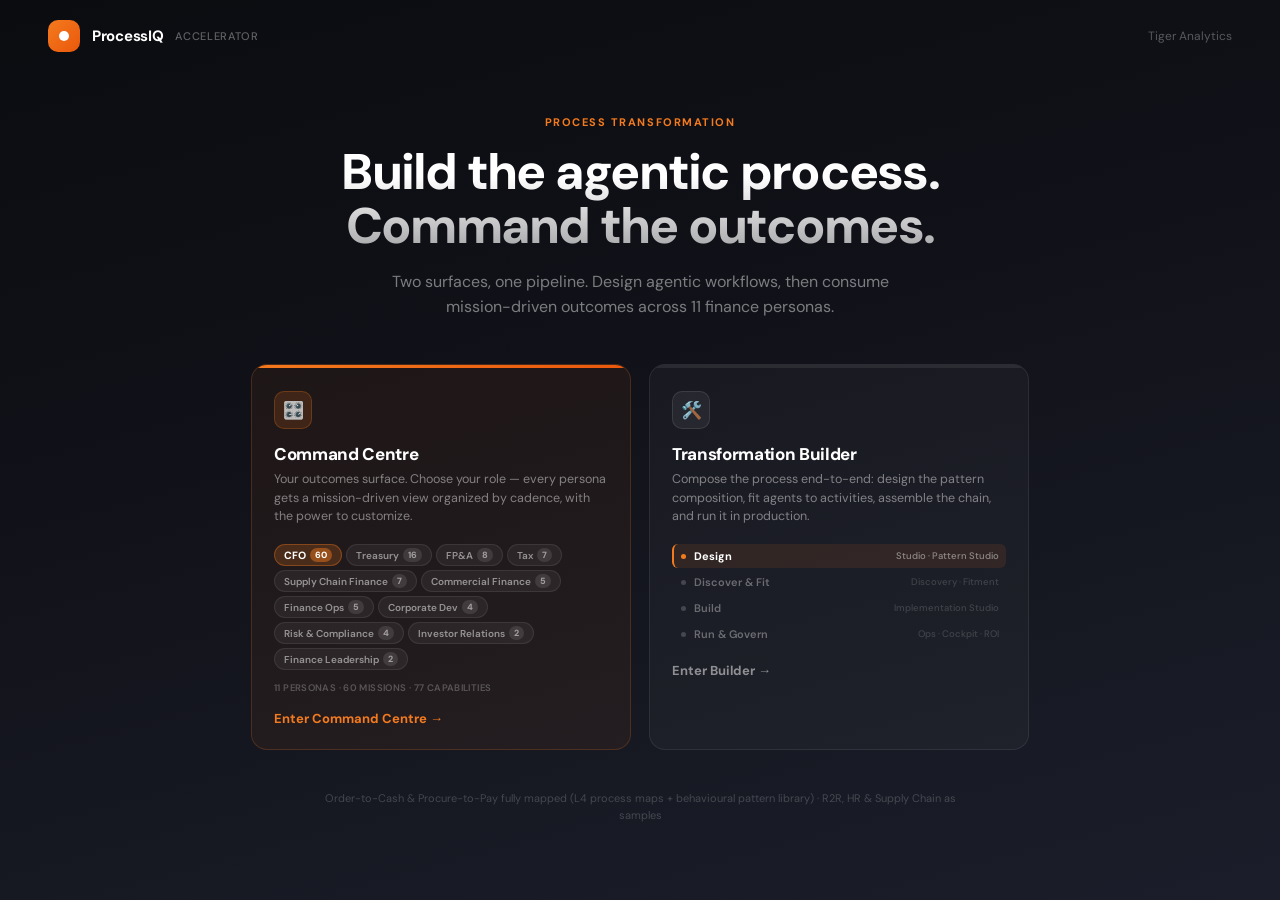
==== commit 521e580d: "Deploy (CI build, synthetic data only) [skip ci]" ====
--- a/index.html
+++ b/index.html
@@ -4,92 +4,139 @@
 <meta charset="utf-8"/>
 <meta name="viewport" content="width=device-width,initial-scale=1"/>
 <meta http-equiv="Cache-Control" content="no-cache"/>
-<title>Tiger Mission Control · Tiger Analytics</title>
+<title>Process Transformation Accelerator · Tiger Analytics</title>
+<style>@font-face{font-family:'DM Sans';font-style:normal;font-weight:300 800;font-display:swap;src:url([data-uri]) format('woff2');unicode-range:U+0100-02BA,U+02BD-02C5,U+02C7-02CC,U+02CE-02D7,U+02DD-02FF,U+0304,U+0308,U+0329,U+1D00-1DBF,U+1E00-1E9F,U+1EF2-1EFF,U+2020,U+20A0-20AB,U+20AD-20C0,U+2113,U+2C60-2C7F,U+A720-A7FF}
+@font-face{font-family:'DM Sans';font-style:normal;font-weight:300 800;font-display:swap;src:url([data-uri]) format('woff2');unicode-range:U+0000-00FF,U+0131,U+0152-0153,U+02BB-02BC,U+02C6,U+02DA,U+02DC,U+0304,U+0308,U+0329,U+2000-206F,U+20AC,U+2122,U+2191,U+2193,U+2212,U+2215,U+FEFF,U+FFFD}
+@font-face{font-family:'JetBrains Mono';font-style:normal;font-weight:400 700;font-display:swap;src:url([data-uri]) format('woff2');unicode-range:U+0100-02BA,U+02BD-02C5,U+02C7-02CC,U+02CE-02D7,U+02DD-02FF,U+0304,U+0308,U+0329,U+1D00-1DBF,U+1E00-1E9F,U+1EF2-1EFF,U+2020,U+20A0-20AB,U+20AD-20C0,U+2113,U+2C60-2C7F,U+A720-A7FF}
+@font-face{font-family:'JetBrains Mono';font-style:normal;font-weight:400 700;font-display:swap;src:url([data-uri]) format('woff2');unicode-range:U+0000-00FF,U+0131,U+0152-0153,U+02BB-02BC,U+02C6,U+02DA,U+02DC,U+0304,U+0308,U+0329,U+2000-206F,U+20AC,U+2122,U+2191,U+2193,U+2212,U+2215,U+FEFF,U+FFFD}</style>
 <style>
   *{box-sizing:border-box}
-  body{margin:0;font-family:Inter,-apple-system,Segoe UI,Roboto,sans-serif;background:#2a2420;color:#fff;
-    min-height:100vh;display:flex;flex-direction:column;align-items:center;justify-content:center;padding:40px 20px}
-  .dot{width:14px;height:14px;border-radius:50%;background:#f47a1e;display:inline-block;margin-right:10px;
-    box-shadow:0 0 0 5px rgba(244,122,30,.28)}
-  .hero{max-width:760px;text-align:center;margin-bottom:34px}
-  h1{font-size:36px;margin:0 0 8px;letter-spacing:-.02em}
-  .hero p{opacity:.82;line-height:1.55;font-size:15px;margin:0}
-  .who{font-size:12px;font-weight:800;text-transform:uppercase;letter-spacing:.14em;color:#f0a866;margin:0 0 14px}
-  /* two towers side by side: build it on the left, then consume it on the right */
-  .grid{display:grid;grid-template-columns:1fr auto 1fr;align-items:stretch;justify-content:center;
-    gap:18px;width:100%;max-width:1060px}
-  .flow{display:flex;flex-direction:column;align-items:center;justify-content:center;gap:8px;
-    color:rgba(255,255,255,.4);align-self:center}
-  .flow i{font-style:normal;font-size:22px;color:rgba(244,122,30,.75)}
-  .flow span{font-size:10px;font-weight:800;text-transform:uppercase;letter-spacing:.1em;
-    writing-mode:vertical-rl;text-orientation:mixed}
-  @media(max-width:860px){
-    .grid{grid-template-columns:1fr;max-width:460px}
-    .flow{flex-direction:row}
-    .flow i{transform:rotate(90deg)}
-    .flow span{writing-mode:horizontal-tb}
-  }
-  a.persona{display:block;text-decoration:none;color:#fff;background:rgba(255,255,255,.06);
-    border:1px solid rgba(255,255,255,.14);border-radius:16px;padding:20px 22px;transition:.16s}
-  a.persona:hover{background:rgba(255,255,255,.1);border-color:rgba(244,122,30,.6);transform:translateY(-3px)}
-  .p-ic{width:40px;height:40px;border-radius:11px;display:grid;place-items:center;font-size:20px;
-    background:rgba(244,122,30,.16);border:1px solid rgba(244,122,30,.34);margin-bottom:12px}
-  .p-name{font-size:18px;font-weight:750;letter-spacing:-.01em}
-  .p-desc{font-size:13px;opacity:.72;line-height:1.5;margin:5px 0 14px}
-  /* mini stage strip preview */
-  .strip{display:flex;gap:4px;margin-bottom:12px}
-  .st{flex:1;height:26px;border-radius:6px;display:grid;place-items:center;font-size:10px;font-weight:800;
-    background:rgba(255,255,255,.06);border:1px solid rgba(255,255,255,.12);color:rgba(255,255,255,.4)}
-  .st.on{background:#f47a1e;border-color:#f47a1e;color:#2a2420;box-shadow:0 0 0 3px rgba(244,122,30,.2)}
-  .st.sep{flex:0;width:1px;background:rgba(255,255,255,.18);border:0;border-radius:0}
-  .p-enter{font-size:13px;font-weight:700;color:#f0a866}
-  .strip.words .st{font-size:9.5px;letter-spacing:normal}
-  a.full{margin-top:30px;font-size:14px;color:rgba(255,255,255,.75);text-decoration:none;border-bottom:1px dashed rgba(255,255,255,.35);padding-bottom:2px}
-  a.full:hover{color:#fff}
-  small.foot{display:block;margin-top:24px;opacity:.5;line-height:1.5;text-align:center;max-width:640px}
+  body{margin:0;font-family:'DM Sans',-apple-system,Segoe UI,Roboto,sans-serif;
+    background:linear-gradient(165deg,#0b0c10 0%,#111219 42%,#1b1e2a 100%);color:#fff;
+    min-height:100vh;display:flex;flex-direction:column;-webkit-font-smoothing:antialiased}
+
+  /* top nav */
+  .nav{display:flex;align-items:center;gap:12px;padding:20px 48px}
+  .mark{width:32px;height:32px;border-radius:10px;background:linear-gradient(135deg,#f47a1e,#ea580c);
+    display:grid;place-items:center;flex-shrink:0}
+  .mark i{width:10px;height:10px;border-radius:50%;background:#fff;display:block}
+  .nav b{font-weight:700;font-size:15px;letter-spacing:-.02em}
+  .nav .sub{font-size:11px;color:rgba(255,255,255,.35);font-weight:500;letter-spacing:.06em;text-transform:uppercase}
+  .nav .sp{flex:1}
+  .nav .org{font-size:12px;color:rgba(255,255,255,.3)}
+
+  /* hero */
+  .hero{flex:1;display:flex;flex-direction:column;align-items:center;justify-content:center;
+    padding:30px 24px 64px;text-align:center}
+  .eyebrow{font-size:11px;font-weight:700;letter-spacing:.14em;text-transform:uppercase;color:#f47a1e}
+  h1{font-size:50px;font-weight:800;letter-spacing:-.035em;line-height:1.08;margin:16px 0;
+    background:linear-gradient(180deg,#fff 30%,rgba(255,255,255,.62));
+    -webkit-background-clip:text;background-clip:text;-webkit-text-fill-color:transparent}
+  .lede{font-size:16px;color:rgba(255,255,255,.45);line-height:1.6;max-width:560px;margin:0 0 44px}
+  @media(max-width:720px){h1{font-size:34px}.nav,.hero{padding-left:20px;padding-right:20px}}
+
+  .grid{display:grid;grid-template-columns:repeat(2,minmax(300px,380px));gap:18px;width:100%;max-width:778px}
+  @media(max-width:820px){.grid{grid-template-columns:1fr;max-width:420px}}
+
+  a.surface{display:flex;flex-direction:column;text-align:left;text-decoration:none;color:#fff;
+    background:rgba(255,255,255,.03);border:1px solid rgba(255,255,255,.08);border-radius:16px;
+    padding:26px 22px 22px;position:relative;overflow:hidden;transition:.16s}
+  a.surface::before{content:'';position:absolute;top:0;left:0;right:0;height:3px;background:rgba(255,255,255,.08)}
+  a.surface:hover{background:rgba(255,255,255,.06);border-color:rgba(244,122,30,.5);transform:translateY(-3px)}
+  /* the consumption surface leads — give it the accent rail */
+  a.surface.lead{background:rgba(244,122,30,.06);border-color:rgba(244,122,30,.2)}
+  a.surface.lead::before{background:linear-gradient(90deg,#f47a1e,#ea580c)}
+
+  .s-ic{width:38px;height:38px;border-radius:10px;display:grid;place-items:center;font-size:17px;
+    background:rgba(255,255,255,.06);border:1px solid rgba(255,255,255,.1);margin-bottom:14px}
+  a.surface.lead .s-ic{background:rgba(244,122,30,.15);border-color:rgba(244,122,30,.25)}
+  .s-name{font-size:17px;font-weight:800;letter-spacing:-.02em}
+  .s-desc{font-size:12.5px;color:rgba(255,255,255,.45);line-height:1.5;margin:5px 0 18px}
+  .s-enter{font-size:13px;font-weight:700;color:rgba(255,255,255,.5);margin-top:16px}
+  a.surface.lead .s-enter{color:#f47a1e}
+
+  /* preview: builder = mini vertical stage rail */
+  .rail{display:flex;flex-direction:column;gap:2px}
+  .rl{display:flex;align-items:center;gap:8px;padding:5px 7px;border-radius:6px;font-size:11px;font-weight:600;
+    color:rgba(255,255,255,.35);border-left:2px solid transparent}
+  .rl .rd{width:5px;height:5px;border-radius:50%;background:rgba(255,255,255,.18);flex-shrink:0}
+  .rl.on{background:rgba(244,122,30,.1);border-left-color:#f47a1e;color:#fff;font-weight:700}
+  .rl.on .rd{background:#f47a1e}
+  .rl small{margin-left:auto;font-weight:500;opacity:.45;font-size:9.5px}
+
+  /* preview: command centre = named roles, each with its mission count */
+  .roles{display:flex;flex-wrap:wrap;gap:4px}
+  .rc{display:inline-flex;align-items:center;gap:4px;border-radius:20px;padding:3px 9px;
+    font-size:10px;font-weight:600;color:rgba(255,255,255,.5);
+    background:rgba(255,255,255,.05);border:1px solid rgba(255,255,255,.08)}
+  .rc i{font-style:normal;font-size:9px;font-weight:800;color:rgba(255,255,255,.5);
+    background:rgba(255,255,255,.1);border-radius:10px;padding:1px 5px}
+  .rc.cfo{background:rgba(244,122,30,.2);border-color:rgba(244,122,30,.35);color:#fff;font-weight:750;font-size:10.5px}
+  .rc.cfo i{color:#fff;background:rgba(244,122,30,.45)}
+  .rmeta{font-size:9.5px;font-weight:600;letter-spacing:.04em;text-transform:uppercase;
+    color:rgba(255,255,255,.25);margin-top:12px}
+
+  small.foot{display:block;margin-top:40px;font-size:11px;color:rgba(255,255,255,.2);
+    line-height:1.5;text-align:center;max-width:660px}
 </style>
 </head>
 <body>
-  <div class="hero">
-    <h1><span class="dot"></span>Tiger Mission Control</h1>
-    <p>From business objective to running agent — one continuous pipeline. Function-agnostic:
-       a business SME builds the mission, the patterns handle the variations, the agents run it.</p>
+  <div class="nav">
+    <span class="mark"><i></i></span>
+    <b>ProcessIQ</b>
+    <span class="sub">Accelerator</span>
+    <span class="sp"></span>
+    <span class="org">Tiger Analytics</span>
   </div>
 
-  <p class="who">Order-to-Cash, end to end</p>
-  <div class="grid">
+  <div class="hero">
+    <div class="eyebrow">Process Transformation</div>
+    <h1>Build the agentic process.<br>Command the outcomes.</h1>
+    <p class="lede">Two surfaces, one pipeline. Design agentic workflows, then consume
+      mission-driven outcomes across 11 finance personas.</p>
 
-    <a class="persona" href="processiq.html?persona=designer">
-      <div class="p-ic">🚀</div>
-      <div class="p-name">O2C Transformation Builder</div>
-      <div class="p-desc">Build it. Compose the transformation top-down — objective, processes and KPIs,
-        persona missions, patterns, action chains — the Setup workspace, and nothing else in the way.</div>
-      <div class="strip">
-        <span class="st on">1</span><span class="st">2</span><span class="st">3</span><span class="st">4</span>
-        <span class="st sep"></span><span class="st">5</span>
-      </div>
-      <div class="p-enter">Launch the Builder →</div>
-    </a>
+    <div class="grid">
 
-    <div class="flow"><i>→</i><span>then</span></div>
+      <a class="surface lead" href="processiq.html?persona=command">
+        <div class="s-ic">🎛️</div>
+        <div class="s-name">Command Centre</div>
+        <div class="s-desc">Your outcomes surface. Choose your role — every persona gets a mission-driven
+          view organized by cadence, with the power to customize.</div>
+        <div class="roles">
+          <span class="rc cfo">CFO<i>60</i></span>
+          <span class="rc">Treasury<i>16</i></span>
+          <span class="rc">FP&amp;A<i>8</i></span>
+          <span class="rc">Tax<i>7</i></span>
+          <span class="rc">Supply Chain Finance<i>7</i></span>
+          <span class="rc">Commercial Finance<i>5</i></span>
+          <span class="rc">Finance Ops<i>5</i></span>
+          <span class="rc">Corporate Dev<i>4</i></span>
+          <span class="rc">Risk &amp; Compliance<i>4</i></span>
+          <span class="rc">Investor Relations<i>2</i></span>
+          <span class="rc">Finance Leadership<i>2</i></span>
+        </div>
+        <div class="rmeta">11 personas · 60 missions · 77 capabilities</div>
+        <div class="s-enter">Enter Command Centre →</div>
+      </a>
 
-    <a class="persona" href="processiq.html?persona=vertiv">
-      <div class="p-ic">🎯</div>
-      <div class="p-name">Mission Desk</div>
-      <div class="p-desc">Run it. The Order Manager&rsquo;s working surface — a live KPI ladder tracing
-        this morning&rsquo;s work up to the COO&rsquo;s number, a mission run through five phases end to
-        end, agents grounded in policy as well as data, and the system proposing what to do next.</div>
-      <div class="strip words">
-        <span class="st on">Ladder</span><span class="st on">Missions</span>
-        <span class="st on">Agents</span><span class="st on">Policies</span>
-      </div>
-      <div class="p-enter">Open the Mission Desk →</div>
-    </a>
+      <a class="surface" href="processiq.html?persona=builder">
+        <div class="s-ic">🛠️</div>
+        <div class="s-name">Transformation Builder</div>
+        <div class="s-desc">Compose the process end-to-end: design the pattern composition, fit agents to
+          activities, assemble the chain, and run it in production.</div>
+        <div class="rail">
+          <div class="rl on"><span class="rd"></span>Design<small>Studio · Pattern Studio</small></div>
+          <div class="rl"><span class="rd"></span>Discover &amp; Fit<small>Discovery · Fitment</small></div>
+          <div class="rl"><span class="rd"></span>Build<small>Implementation Studio</small></div>
+          <div class="rl"><span class="rd"></span>Run &amp; Govern<small>Ops · Cockpit · ROI</small></div>
+        </div>
+        <div class="s-enter">Enter Builder →</div>
+      </a>
 
+    </div>
+
+    <small class="foot">Order-to-Cash &amp; Procure-to-Pay fully mapped (L4 process maps + behavioural
+      pattern library) · R2R, HR &amp; Supply Chain as samples</small>
   </div>
-
-  <a class="full" href="processiq.html">Or open the full workspace — every stage unlocked →</a>
-
-  <small class="foot">Tiger Analytics · Order-to-Cash &amp; Procure-to-Pay fully mapped (L4 process maps + behavioural pattern library) · R2R, HR &amp; Supply Chain as samples</small>
 </body>
 </html>
